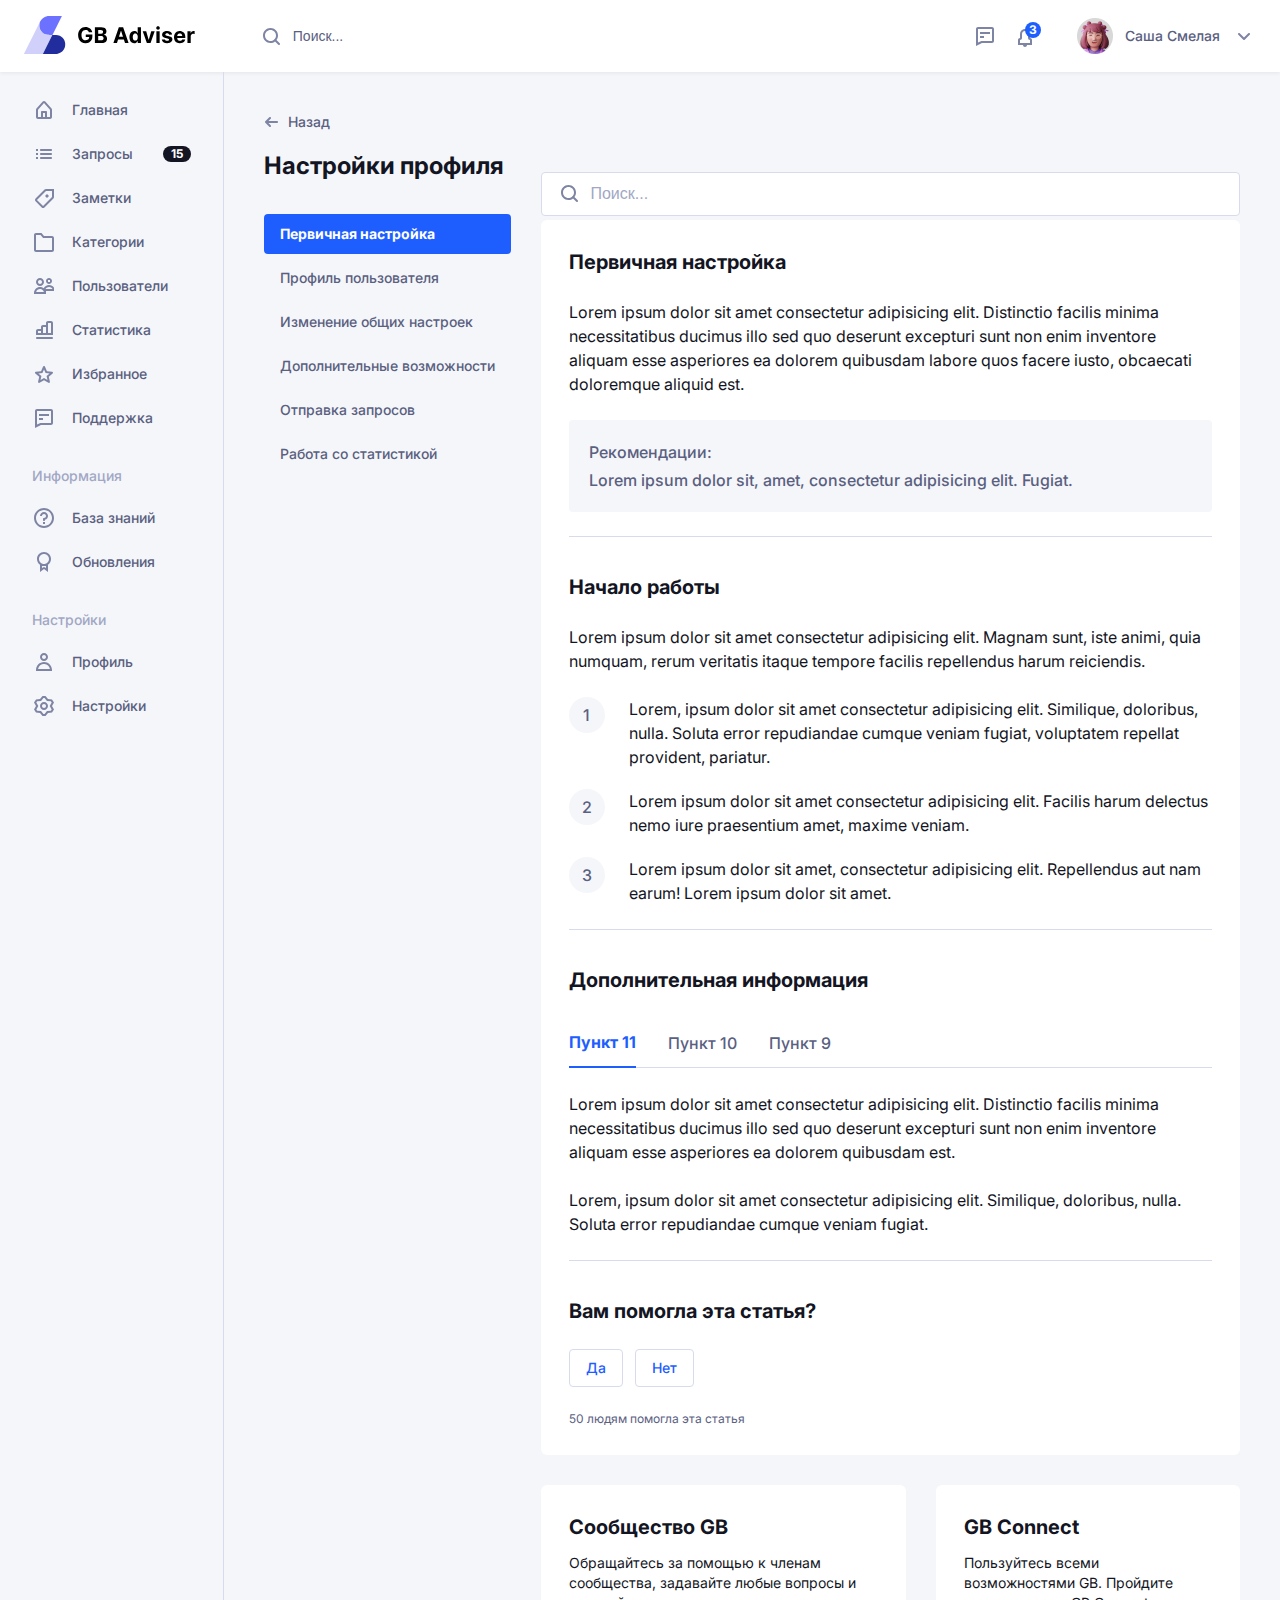
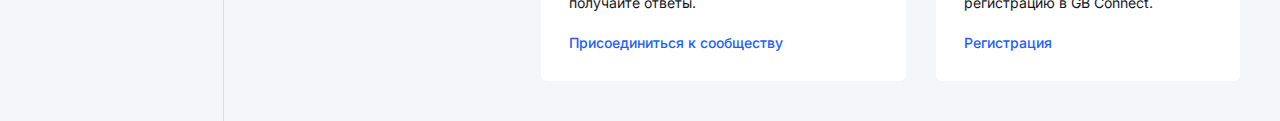
==== index.min.html @ 499dc812 "initial commit" ====
<!DOCTYPE html><html lang="en"><head><meta charset="UTF-8"><meta name="viewport" content="width=device-width,initial-scale=1"><title>GB Advisor</title><link rel="preconnect" href="https://fonts.googleapis.com"><link rel="preconnect" href="https://fonts.gstatic.com" crossorigin><link href="https://fonts.googleapis.com/css2?family=Inter:wght@100;200;300;400;500;600;700;800;900&display=swap" rel="stylesheet"><link href="/css/reset.min.css" rel="stylesheet"><link href="/css/main.min.css" rel="stylesheet"><link href="/css/icons.min.css" rel="stylesheet"></head><body><div class="layout"><div class="navbar"><div class="navbar__container"><a href="#"><img src="/assets/img/logo.svg" alt="GB Advisor"></a><div class="navbar__search only-desktop-flex"><i class="icon icon__glass"></i> <input type="text" placeholder="Поиск..."></div><div class="navbar__icons only-desktop-flex"><a href="#"><i class="icon icon__chat"></i> </a><a href="#"><div class="icon_with_badge"><i class="icon icon__bell"></i><div class="badge">3</div></div></a></div><div class="navbar__user"><div class="user__avatar"><img src="/assets/img/avatar.png" alt="User avatar"></div><span class="user__info only-desktop">Саша Смелая</span> <a href="#"><i class="icon icon__arrow-down only-desktop"></i></a></div></div></div><div class="layout__page"><div class="page__nav only-desktop-flex"><a href="#" class="nav__item"><i class="icon_via_svg"><svg width="16" height="18" viewBox="0 0 16 18" fill="none" xmlns="http://www.w3.org/2000/svg"><path fill-rule="evenodd" clip-rule="evenodd" d="M9.32873 0.515579C9.3873 0.567641 9.44276 0.6231 9.49482 0.68167L15.4948 7.43167C15.8202 7.79777 16 8.27057 16 8.7604V16C16 17.1046 15.1046 18 14 18H10.002C10.0013 18 10.0007 18 10 18H6C5.99934 18 5.99868 18 5.99803 18H2C0.89543 18 0 17.1046 0 16V8.7604C0 8.27057 0.179757 7.79777 0.505181 7.43167L6.50518 0.68167C7.23902 -0.143896 8.50316 -0.218257 9.32873 0.515579ZM7 16H9V12H7V16ZM11 16V11C11 10.4477 10.5523 10 10 10H6C5.44772 10 5 10.4477 5 11V16H2V8.7604L8 2.0104L14 8.7604V16H11Z" fill="#7E84A3"/></svg> </i><span>Главная</span> </a><a href="#" class="nav__item"><i class="icon_via_svg"><svg width="16" height="10" viewBox="0 0 16 10" fill="none" xmlns="http://www.w3.org/2000/svg"><path fill-rule="evenodd" clip-rule="evenodd" d="M2 8V10H0V8H2ZM15 8C15.5523 8 16 8.44771 16 9C16 9.55229 15.5523 10 15 10H5C4.44772 10 4 9.55229 4 9C4 8.44771 4.44772 8 5 8H15ZM2 4V6H0V4H2ZM15 4C15.5523 4 16 4.44772 16 5C16 5.55228 15.5523 6 15 6H5C4.44772 6 4 5.55228 4 5C4 4.44772 4.44772 4 5 4H15ZM2 0V2H0V0H2ZM15 0C15.5523 0 16 0.447715 16 1C16 1.55228 15.5523 2 15 2H5C4.44772 2 4 1.55228 4 1C4 0.447715 4.44772 0 5 0H15Z" fill="#7E84A3"/></svg> </i><span>Запросы</span> <span class="badge">15</span> </a><a href="#" class="nav__item"><i class="icon_via_svg"><svg width="19" height="19" viewBox="0 0 19 19" fill="none" xmlns="http://www.w3.org/2000/svg"><path fill-rule="evenodd" clip-rule="evenodd" d="M9.5459 0.570287C9.96414 0.152049 10.5498 -0.0533963 11.1377 0.0119215L19 0L18.9881 7.86232C19.0534 8.45018 18.848 9.03586 18.4297 9.4541L9.45408 18.4297C8.69372 19.1901 7.46093 19.1901 6.70056 18.4297L0.570274 12.2994C-0.190091 11.5391 -0.190091 10.3063 0.570274 9.54592L9.5459 0.570287ZM11 2L1.94704 10.9227L8.07732 17.053L17 8V2H11ZM12 5L14 7L12 9L10 7L12 5Z" fill="#7E84A3"/></svg> </i><span>Заметки</span> </a><a href="#" class="nav__item"><i class="icon_via_svg"><svg width="20" height="19" viewBox="0 0 20 19" fill="none" xmlns="http://www.w3.org/2000/svg"><path fill-rule="evenodd" clip-rule="evenodd" d="M7.5 0L10 3H18C19.1046 3 20 3.89543 20 5V17C20 18.1046 19.1046 19 18 19H2C0.89543 19 0 18.1046 0 17V2C0 0.89543 0.89543 0 2 0H7.5ZM9.06325 5L6.563 2H2V17H18V5H9.06325Z" fill="#7E84A3"/></svg> </i><span>Категории</span> </a><a href="#" class="nav__item"><i class="icon_via_svg"><svg width="20" height="16" viewBox="0 0 20 16" fill="none" xmlns="http://www.w3.org/2000/svg"><path fill-rule="evenodd" clip-rule="evenodd" d="M15 7C17.0871 7 18.9253 8.06562 20.0002 9.68246L19.9993 13H12L11.999 14.952L12.0215 16H0V15C0 11.6863 2.68629 9 6 9C7.37834 9 8.65093 9.46574 9.66616 10.2518C10.662 8.32039 12.6768 7 15 7ZM6 11C4.26204 11 2.78296 12.1084 2.23109 13.6569L2.16936 13.8447L2.126 14H9.873L9.8362 13.8625C9.38265 12.3295 8.0355 11.1846 6.4051 11.0203L6.19987 11.0049L6 11ZM15 9C13.6048 9 12.3764 9.71436 11.6606 10.7973L11.535 11H18.464L18.3707 10.845C17.6927 9.78716 16.5304 9.07078 15.2007 9.00496L15 9ZM6 0C8.20914 0 10 1.79086 10 4C10 6.20914 8.20914 8 6 8C3.79086 8 2 6.20914 2 4C2 1.79086 3.79086 0 6 0ZM15 0C16.6569 0 18 1.34315 18 3C18 4.65685 16.6569 6 15 6C13.3431 6 12 4.65685 12 3C12 1.34315 13.3431 0 15 0ZM6 2C4.89543 2 4 2.89543 4 4C4 5.10457 4.89543 6 6 6C7.10457 6 8 5.10457 8 4C8 2.89543 7.10457 2 6 2ZM15 2C14.7239 2 14 2 14 2C14 2 14 2.72386 14 3C14 3.27614 14 4 14 4C14 4 14.7239 4 15 4C15.2761 4 16 4 16 4C16 4 16 3.27614 16 3C16 2.86441 16 2 16 2C16 2 15.1356 2 15 2Z" fill="#7E84A3"/></svg> </i><span>Пользователи</span> </a><a href="#" class="nav__item"><i class="icon_via_svg"><svg width="17" height="18" viewBox="0 0 17 18" fill="none" xmlns="http://www.w3.org/2000/svg"><path fill-rule="evenodd" clip-rule="evenodd" d="M15.7857 16C16.4563 16 17 16.4477 17 17C17 17.5523 16.4563 18 15.7857 18H1.21429C0.543654 18 0 17.5523 0 17C0 16.4477 0.543654 16 1.21429 16H15.7857ZM15 0C16.1046 0 17 0.89543 17 2V14H0V10C0 8.89543 0.89543 8 2 8H5V6C5 4.89543 5.89543 4 7 4H10V2C10 0.89543 10.8954 0 12 0H15ZM5 10H2V12H5V10ZM10 6H7V12H10V6ZM15 2H12V12H15V2Z" fill="#7E84A3"/></svg> </i><span>Статистика</span> </a><a href="#" class="nav__item"><i class="icon_via_svg"><svg width="18" height="17" viewBox="0 0 18 17" fill="none" xmlns="http://www.w3.org/2000/svg"><path fill-rule="evenodd" clip-rule="evenodd" d="M9.39301 0.0802627C9.62625 0.179445 9.81219 0.363042 9.91263 0.593353L11.9554 5.27719L17.098 5.74815C17.6445 5.79819 18.0464 6.27618 17.9957 6.81576C17.9722 7.06545 17.8529 7.29679 17.6621 7.46229L13.782 10.828L14.9175 15.8029C15.0382 16.3316 14.702 16.8567 14.1666 16.9758C13.9189 17.031 13.6591 16.9904 13.4408 16.8623L8.99997 14.2586L4.55917 16.8623C4.08728 17.139 3.4776 16.9856 3.19741 16.5196C3.06775 16.304 3.02662 16.0476 3.08245 15.8029L4.21798 10.828L0.337881 7.46229C-0.0744204 7.10465 -0.115035 6.48469 0.247167 6.07757C0.414773 5.88918 0.649067 5.77131 0.901936 5.74815L6.04454 5.27719L8.08731 0.593353C8.30438 0.0956463 8.88896 -0.134072 9.39301 0.0802627ZM10.5968 7.12357L8.99997 3.46162L7.40311 7.12357L3.38164 7.49137L6.4162 10.1228L5.52801 14.0114L8.99997 11.9764L12.4709 14.0114L11.5838 10.1228L14.6173 7.49137L10.5968 7.12357Z" fill="#7E84A3"/></svg> </i><span>Избранное</span> </a><a href="#" class="nav__item"><i class="icon_via_svg"><svg width="18" height="19" viewBox="0 0 18 19" fill="none" xmlns="http://www.w3.org/2000/svg"><path fill-rule="evenodd" clip-rule="evenodd" d="M16 0C17.1046 0 18 0.89543 18 2V14C18 15.1046 17.1046 16 16 16H6L0 19L0 2C0 0.89543 0.89543 0 2 0H16ZM16 2H2V15.468L5.44603 14H16V2ZM8 9V11H4V9H8ZM14 5V7H4V5H14Z" fill="#7E84A3"/></svg> </i><span>Поддержка</span></a><div class="nav__filler"></div><div class="nav__item nav__text-item">Информация</div><a href="#" class="nav__item"><i class="icon_via_svg"><svg width="20" height="20" viewBox="0 0 20 20" fill="none" xmlns="http://www.w3.org/2000/svg"><path fill-rule="evenodd" clip-rule="evenodd" d="M10 0C15.5228 0 20 4.47715 20 10C20 15.5228 15.5228 20 10 20C4.47715 20 0 15.5228 0 10C0 4.47715 4.47715 0 10 0ZM10 2C5.58172 2 2 5.58172 2 10C2 14.4183 5.58172 18 10 18C14.4183 18 18 14.4183 18 10C18 5.58172 14.4183 2 10 2ZM14 8C14 5.79086 12.2091 4 10 4C7.79086 4 6 5.79086 6 8H8L8.00549 7.85074C8.08183 6.81588 8.94564 6 10 6C11.1046 6 12 6.89543 12 8C12 9.10457 11.1046 10 10 10C9.44771 10 9 10.4477 9 11V12C9 12.5523 9.44771 13 10 13C10.5523 13 11 12.5523 11 12V11.874C12.7252 11.4299 14 9.86384 14 8ZM11 16V14H9V16H11Z" fill="#7E84A3"/></svg> </i><span>База знаний</span> </a><a href="#" class="nav__item"><i class="icon_via_svg"><svg width="14" height="20" viewBox="0 0 14 20" fill="none" xmlns="http://www.w3.org/2000/svg"><path fill-rule="evenodd" clip-rule="evenodd" d="M7 0C10.866 0 14 3.13401 14 7C14 9.37816 12.8141 11.4793 11.0013 12.7444L11 20L7 17L3 20L2.99967 12.7451C1.18637 11.4801 0 9.3786 0 7C0 3.13401 3.13401 0 7 0ZM9 14H5V16L7 15L9 16V14ZM7 2C4.23858 2 2 4.23858 2 7C2 9.76142 4.23858 12 7 12C9.76142 12 12 9.76142 12 7C12 4.23858 9.76142 2 7 2Z" fill="#7E84A3"/></svg> </i><span>Обновления</span></a><div class="nav__filler"></div><div class="nav__item nav__text-item">Настройки</div><a href="#" class="nav__item"><i class="icon_via_svg"><svg width="16" height="18" viewBox="0 0 16 18" fill="none" xmlns="http://www.w3.org/2000/svg"><path fill-rule="evenodd" clip-rule="evenodd" d="M8 9C12.3349 9 15.8645 12.4478 15.9962 16.7508L16 17V18H0V17C0 12.5817 3.58172 9 8 9ZM8 11C5.14444 11 2.75479 12.9948 2.14861 15.667L2.10104 15.8977L2.084 16H13.915L13.899 15.8977C13.4095 13.2618 11.1969 11.2312 8.47386 11.0184L8.22494 11.0041L8 11ZM8 0C10.2091 0 12 1.79086 12 4C12 6.20914 10.2091 8 8 8C5.79086 8 4 6.20914 4 4C4 1.79086 5.79086 0 8 0ZM8 2C6.89543 2 6 2.89543 6 4C6 5.10457 6.89543 6 8 6C9.10457 6 10 5.10457 10 4C10 2.89543 9.10457 2 8 2Z" fill="#7E84A3"/></svg> </i><span>Профиль</span> </a><a href="#" class="nav__item"><i class="icon_via_svg"><svg width="20" height="20" viewBox="0 0 20 20" fill="none" xmlns="http://www.w3.org/2000/svg"><path fill-rule="evenodd" clip-rule="evenodd" d="M11.5 0L14 3L18 3.5L20 6.5L18 10L20 13.5L18 16.5L14 17L11.5 20H8.5L6 17L2 16.5L0 13.5L2 10L0 6.5L2 3.5L6 3L8.5 0H11.5ZM10.562 1.999H9.437L7.0312 4.88666L3.156 5.37L2.35 6.581L4.3035 10L2.35 13.418L3.156 14.629L7.0312 15.1133L9.436 17.999H10.563L12.9688 15.1133L16.843 14.629L17.649 13.418L15.6965 10L17.649 6.581L16.843 5.37L12.9688 4.88666L10.562 1.999ZM10 6C12.2091 6 14 7.79086 14 10C14 12.2091 12.2091 14 10 14C7.79086 14 6 12.2091 6 10C6 7.79086 7.79086 6 10 6ZM10 8C8.89543 8 8 8.89543 8 10C8 11.1046 8.89543 12 10 12C11.1046 12 12 11.1046 12 10C12 8.89543 11.1046 8 10 8Z" fill="#7E84A3"/></svg> </i><span>Настройки</span></a></div><div class="page__layout"><a href="#" class="back"><i class="icon small icon__arrow-left-small"></i> Назад</a><div class="page__content desktop-row"><div class="content__nav"><h1>Настройки профиля</h1><div class="container"><a href="#" class="nav__item active">Первичная настройка </a><a href="#" class="nav__item">Профиль пользователя </a><a href="#" class="nav__item">Изменение общих настроек </a><a href="#" class="nav__item">Дополнительные возможности </a><a href="#" class="nav__item">Отправка запросов </a><a href="#" class="nav__item">Работа со статистикой</a></div></div><div class="content__article-layout"><div class="content__article-spacer"></div><div class="content__article-search"><i class="icon icon__glass"></i> <input type="text" placeholder="Поиск..."></div><div class="content__article"><h2>Первичная настройка</h2><p>Lorem ipsum dolor sit amet consectetur adipisicing elit. Distinctio facilis minima necessitatibus ducimus illo sed quo deserunt excepturi sunt non enim inventore aliquam esse asperiores ea dolorem quibusdam labore quos facere iusto, obcaecati doloremque aliquid est.</p><div class="quote"><p>Рекомендации:</p><p>Lorem ipsum dolor sit, amet, consectetur adipisicing elit. Fugiat.</p></div><hr><h2>Начало работы</h2><p>Lorem ipsum dolor sit amet consectetur adipisicing elit. Magnam sunt, iste animi, quia numquam, rerum veritatis itaque tempore facilis repellendus harum reiciendis.</p><div class="article__list"><div class="article__list-item"><div class="article__list-bulb"><p>1</p></div><p>Lorem, ipsum dolor sit amet consectetur adipisicing elit. Similique, doloribus, nulla. Soluta error repudiandae cumque veniam fugiat, voluptatem repellat provident, pariatur.</p></div><div class="article__list-item"><div class="article__list-bulb"><p>2</p></div><p>Lorem ipsum dolor sit amet consectetur adipisicing elit. Facilis harum delectus nemo iure praesentium amet, maxime veniam.</p></div><div class="article__list-item"><div class="article__list-bulb"><p>3</p></div><p>Lorem ipsum dolor sit amet, consectetur adipisicing elit. Repellendus aut nam earum! Lorem ipsum dolor sit amet.</p></div></div><hr><h2>Дополнительная информация</h2><div class="article__tabs-container"><div class="article__tabs"><div class="tabs__item active">Пункт 11</div><div class="tabs__item">Пункт 10</div><div class="tabs__item">Пункт 9</div></div><div class="article__tabs-underlayer">&nbsp;</div></div><p>Lorem ipsum dolor sit amet consectetur adipisicing elit. Distinctio facilis minima necessitatibus ducimus illo sed quo deserunt excepturi sunt non enim inventore aliquam esse asperiores ea dolorem quibusdam est.</p><p>Lorem, ipsum dolor sit amet consectetur adipisicing elit. Similique, doloribus, nulla. Soluta error repudiandae cumque veniam fugiat.</p><hr><h2>Вам помогла эта статья?</h2><div class="article__feedback"><a href="#" class="button">Да </a><a href="#" class="button">Нет</a></div><span class="text-muted">50 людям помогла эта статья</span></div><div class="content__article__cards-wrapper desktop-row"><div class="card"><h2>Сообщество GB</h2><p>Обращайтесь за помощью к членам сообщества, задавайте любые вопросы и получайте ответы.</p><a href="#">Присоединиться к сообществу</a></div><div class="card"><h2>GB Connect</h2><p>Пользуйтесь всеми возможностями GB. Пройдите регистрацию в GB Connect.</p><a href="#">Регистрация</a></div></div></div></div></div></div></div></body></html>
---- css/main.min.css ----
:root{--background:#F5F6FA;--foreground:#131523;--primary:#1E5EFF;--secondary:#5A607F;--white:#FFFFFF;--muted:#A1A7C4;--button-hover:#4F81FF;--button-active:#336DFF;--border:#D7DBEC}body,html{font-family:Inter,sans-serif;background-color:var(--background);color:var(--foreground);height:100%}h1{font-size:24px;line-height:36px;font-weight:700}h2{font-size:20px;line-height:28px;font-weight:700}a{color:inherit;text-decoration:none}a:link{text-decoration:none}a:visited{text-decoration:none}a:hover{text-decoration:none}a:active{text-decoration:none}.layout{min-height:100%}.navbar{padding:1rem 1.5rem;background-color:var(--white);box-shadow:0 1px 4px rgba(21,34,50,.08)}.navbar__container{display:flex;justify-content:space-between;align-items:center;gap:2rem}.navbar__search{display:flex;align-items:center;gap:8px;width:100%;margin-left:2rem}.navbar__search input{border:none;outline:0;font-size:14px;line-height:20px;font-weight:500;width:100%;color:var(--secondary)}.navbar__search input::placeholder{color:var(--secondary)}.navbar__icons{display:flex;gap:20px;align-items:center}.navbar__user{display:flex;gap:12px;color:var(--secondary);align-items:center}.user__avatar{width:36px;height:36px;border-radius:100%}.user__arrow{margin-left:6px}.user__info{text-wrap:nowrap;font-weight:500;font-size:14px;line-height:20px}.layout__page{display:flex;flex-direction:row;height:100%;width:100%}.page__nav{display:flex;flex-direction:column;padding:16px;width:250px;height:100%}.nav__filler{height:16px}.nav__item{display:flex;gap:16px;padding:10px 16px;color:var(--secondary);font-weight:500;font-size:14px;line-height:20px;user-select:none;border-radius:4px;transition:all .1s;align-items:center;text-wrap:nowrap}.nav__item>.badge{margin-left:auto;border-radius:12px;background-color:var(--foreground);color:var(--white);font-size:12px;font-weight:700;line-height:16px;padding:0 8px}.nav__item:hover{color:var(--white);background-color:var(--button-hover)}.nav__item:active{color:var(--white);background-color:var(--button-active)}.nav__item.active{color:var(--white);background-color:var(--primary);font-weight:700}.nav__item.active>.icon_via_svg>svg>path,.nav__item:active>.icon_via_svg>svg>path,.nav__item:hover>.icon_via_svg>svg>path{fill:var(--white)}.nav__text-item{color:var(--muted);cursor:default}.nav__text-item.active,.nav__text-item:active,.nav__text-item:hover{background:0 0;cursor:default;color:var(--muted)}.back{display:flex;gap:8px;align-items:center;color:var(--secondary);font-weight:500;font-size:14px;line-height:20px;margin-bottom:16px;cursor:pointer}.page__layout{display:flex;flex-direction:column;padding:40px;border-left:1px solid var(--border);width:100%}.page__content{display:flex;flex-direction:row;gap:30px}.content__nav{display:flex;flex-direction:column;gap:30px}.content__nav>.container{display:flex;flex-direction:column;gap:4px}.content__article-layout{display:flex;flex-direction:column;gap:4px;flex-grow:1}.content__article-spacer{height:20px}.content__article-search{border-radius:4px;border:1px solid var(--border);background:var(--white);display:flex;flex-direction:row;padding:8px 16px;gap:8px}.content__article-search input{border:none;outline:0;font-size:16px;line-height:24px;font-weight:500;width:100%;color:var(--secondary);width:100%}.content__article-search input::placeholder{color:var(--muted)}.content__article{display:flex;flex-direction:column;gap:24px;border-radius:6px;background-color:var(--white);padding:28px;font-size:16px;line-height:24px}.content__article>p{word-wrap:break-word}hr{border:none;border-bottom:1px solid var(--border);margin:0;margin-bottom:12px}.quote{display:flex;flex-direction:column;background-color:var(--background);color:var(--secondary);padding:20px;border-radius:4px;gap:4px;font-size:16px;line-height:24px;font-weight:500}.article__list{display:flex;flex-direction:column;gap:20px}.article__list-item{display:flex;flex-direction:row;gap:24px}.article__list-bulb{background-color:var(--background);min-width:36px;min-height:36px;max-width:36px;max-height:36px;border-radius:100%;display:flex;align-items:center;justify-content:center;color:var(--secondary);font-size:16px;line-height:24px;font-weight:500}.article__tabs-container{margin-bottom:-24px}.article__tabs{display:flex;gap:32px}.tabs__item{display:flex;gap:8px;align-items:center;padding:12px 0;color:var(--secondary);font-weight:500;font-size:16px;line-height:24px;cursor:pointer}.tabs__item.active{color:var(--primary);font-weight:700;border-bottom:2px solid var(--primary)}.article__tabs-underlayer{display:block;box-shadow:0 -1px 0 var(--border)}.button{display:flex;align-items:center;justify-content:center;gap:8px;padding:8px 16px;border-radius:4px;background-color:#fff;border:1px solid var(--border);color:var(--primary);font-weight:500;font-size:14px;line-height:20px;cursor:pointer;transition:all .1s}.button:hover{background-color:var(--background)}.article__feedback{display:flex;gap:12px}.text-muted{font-size:12px;line-height:16px;color:var(--secondary)}.content__article__cards-wrapper{margin-top:26px;display:flex;flex-direction:row;gap:30px}.content__article__cards-wrapper>.card{display:flex;flex-direction:column;gap:12px;padding:28px;font-size:14px;line-height:20px;color:var(--foreground);border-radius:6px;background-color:var(--white);flex-grow:1}.content__article__cards-wrapper>.card>a{color:var(--primary);font-weight:500;margin-top:8px}.only-desktop{display:none}.only-desktop-flex{display:none}.desktop-row{flex-direction:column}@media screen and (min-width:1070px){.only-desktop{display:initial}.only-desktop-flex{display:flex}.desktop-row{flex-direction:row}}
---- css/icons.min.css ----
.icon{display:block;width:24px;height:24px;background-position:center!important;background-repeat:no-repeat!important;content:"&nbsp;"}.icon.small{width:16px;height:16px}.icon__glass{background:url(/assets/icons/glass.svg)}.icon__chat{background:url(/assets/icons/chat.svg)}.icon__bell{background:url(/assets/icons/bell.svg)}.icon__arrow-down{background:url(/assets/icons/arrow-down.svg)}.icon__home{background:url(/assets/icons/home.svg)}.icon__arrow-left-small{background:url(/assets/icons/arrow-left-small.svg)}.icon_with_badge{display:block;width:28px;height:28px}.icon_with_badge>.icon{position:relative;top:4px;right:4px}.icon_with_badge>.badge{position:relative;width:16px;height:16px;border-radius:100%;background-color:var(--primary);color:var(--white);font-size:12px;line-height:16px;text-align:center;top:-24px;right:-8px;font-weight:700}.icon_via_svg{display:flex;flex-direction:column;align-items:center;justify-content:center;width:24px;height:24px}
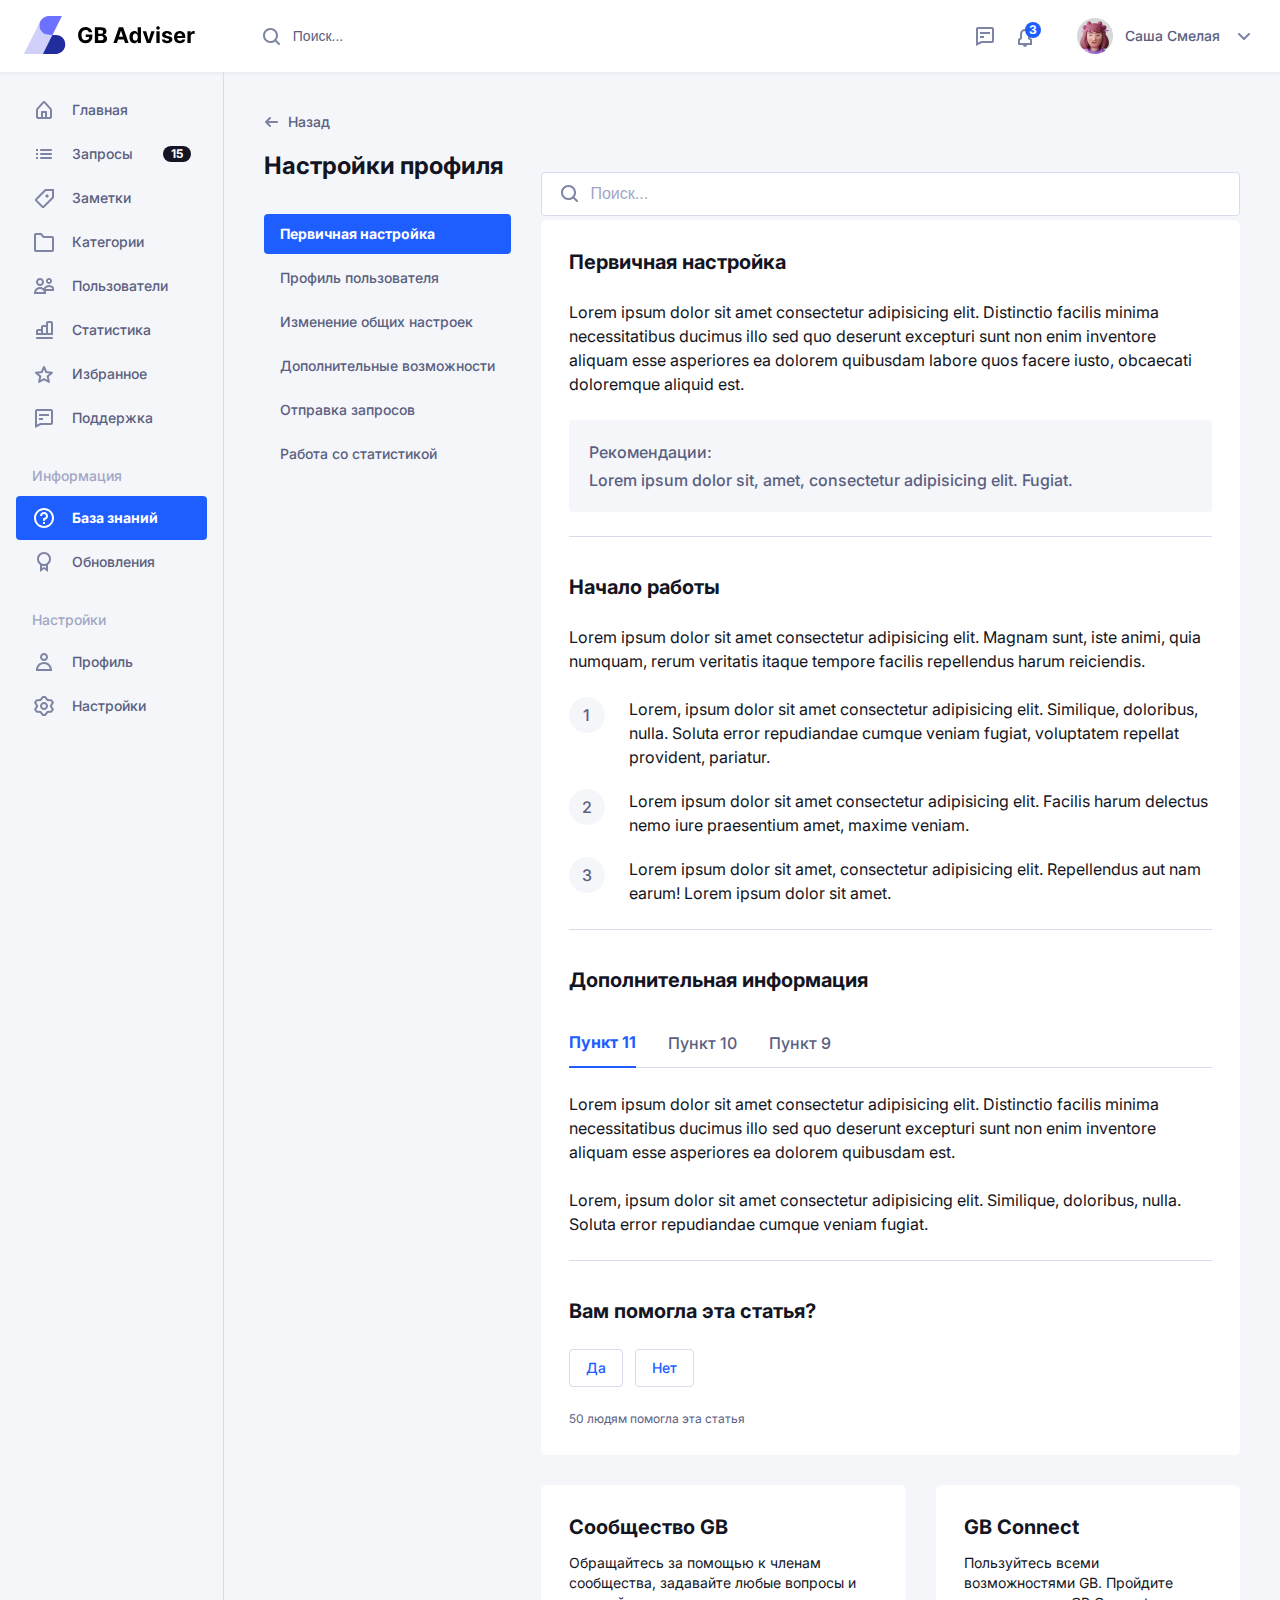
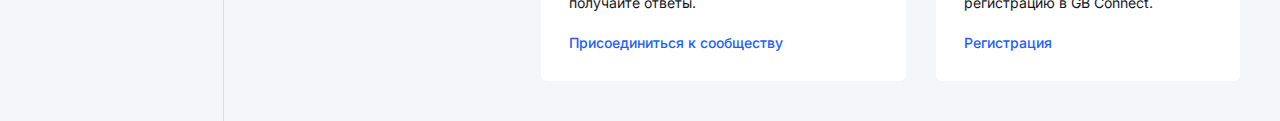
==== commit 0195cabd: "fix(nav) active elem" ====
--- a/index.min.html
+++ b/index.min.html
@@ -1 +1 @@
-<!DOCTYPE html><html lang="en"><head><meta charset="UTF-8"><meta name="viewport" content="width=device-width,initial-scale=1"><title>GB Advisor</title><link rel="preconnect" href="https://fonts.googleapis.com"><link rel="preconnect" href="https://fonts.gstatic.com" crossorigin><link href="https://fonts.googleapis.com/css2?family=Inter:wght@100;200;300;400;500;600;700;800;900&display=swap" rel="stylesheet"><link href="/css/reset.min.css" rel="stylesheet"><link href="/css/main.min.css" rel="stylesheet"><link href="/css/icons.min.css" rel="stylesheet"></head><body><div class="layout"><div class="navbar"><div class="navbar__container"><a href="#"><img src="/assets/img/logo.svg" alt="GB Advisor"></a><div class="navbar__search only-desktop-flex"><i class="icon icon__glass"></i> <input type="text" placeholder="Поиск..."></div><div class="navbar__icons only-desktop-flex"><a href="#"><i class="icon icon__chat"></i> </a><a href="#"><div class="icon_with_badge"><i class="icon icon__bell"></i><div class="badge">3</div></div></a></div><div class="navbar__user"><div class="user__avatar"><img src="/assets/img/avatar.png" alt="User avatar"></div><span class="user__info only-desktop">Саша Смелая</span> <a href="#"><i class="icon icon__arrow-down only-desktop"></i></a></div></div></div><div class="layout__page"><div class="page__nav only-desktop-flex"><a href="#" class="nav__item"><i class="icon_via_svg"><svg width="16" height="18" viewBox="0 0 16 18" fill="none" xmlns="http://www.w3.org/2000/svg"><path fill-rule="evenodd" clip-rule="evenodd" d="M9.32873 0.515579C9.3873 0.567641 9.44276 0.6231 9.49482 0.68167L15.4948 7.43167C15.8202 7.79777 16 8.27057 16 8.7604V16C16 17.1046 15.1046 18 14 18H10.002C10.0013 18 10.0007 18 10 18H6C5.99934 18 5.99868 18 5.99803 18H2C0.89543 18 0 17.1046 0 16V8.7604C0 8.27057 0.179757 7.79777 0.505181 7.43167L6.50518 0.68167C7.23902 -0.143896 8.50316 -0.218257 9.32873 0.515579ZM7 16H9V12H7V16ZM11 16V11C11 10.4477 10.5523 10 10 10H6C5.44772 10 5 10.4477 5 11V16H2V8.7604L8 2.0104L14 8.7604V16H11Z" fill="#7E84A3"/></svg> </i><span>Главная</span> </a><a href="#" class="nav__item"><i class="icon_via_svg"><svg width="16" height="10" viewBox="0 0 16 10" fill="none" xmlns="http://www.w3.org/2000/svg"><path fill-rule="evenodd" clip-rule="evenodd" d="M2 8V10H0V8H2ZM15 8C15.5523 8 16 8.44771 16 9C16 9.55229 15.5523 10 15 10H5C4.44772 10 4 9.55229 4 9C4 8.44771 4.44772 8 5 8H15ZM2 4V6H0V4H2ZM15 4C15.5523 4 16 4.44772 16 5C16 5.55228 15.5523 6 15 6H5C4.44772 6 4 5.55228 4 5C4 4.44772 4.44772 4 5 4H15ZM2 0V2H0V0H2ZM15 0C15.5523 0 16 0.447715 16 1C16 1.55228 15.5523 2 15 2H5C4.44772 2 4 1.55228 4 1C4 0.447715 4.44772 0 5 0H15Z" fill="#7E84A3"/></svg> </i><span>Запросы</span> <span class="badge">15</span> </a><a href="#" class="nav__item"><i class="icon_via_svg"><svg width="19" height="19" viewBox="0 0 19 19" fill="none" xmlns="http://www.w3.org/2000/svg"><path fill-rule="evenodd" clip-rule="evenodd" d="M9.5459 0.570287C9.96414 0.152049 10.5498 -0.0533963 11.1377 0.0119215L19 0L18.9881 7.86232C19.0534 8.45018 18.848 9.03586 18.4297 9.4541L9.45408 18.4297C8.69372 19.1901 7.46093 19.1901 6.70056 18.4297L0.570274 12.2994C-0.190091 11.5391 -0.190091 10.3063 0.570274 9.54592L9.5459 0.570287ZM11 2L1.94704 10.9227L8.07732 17.053L17 8V2H11ZM12 5L14 7L12 9L10 7L12 5Z" fill="#7E84A3"/></svg> </i><span>Заметки</span> </a><a href="#" class="nav__item"><i class="icon_via_svg"><svg width="20" height="19" viewBox="0 0 20 19" fill="none" xmlns="http://www.w3.org/2000/svg"><path fill-rule="evenodd" clip-rule="evenodd" d="M7.5 0L10 3H18C19.1046 3 20 3.89543 20 5V17C20 18.1046 19.1046 19 18 19H2C0.89543 19 0 18.1046 0 17V2C0 0.89543 0.89543 0 2 0H7.5ZM9.06325 5L6.563 2H2V17H18V5H9.06325Z" fill="#7E84A3"/></svg> </i><span>Категории</span> </a><a href="#" class="nav__item"><i class="icon_via_svg"><svg width="20" height="16" viewBox="0 0 20 16" fill="none" xmlns="http://www.w3.org/2000/svg"><path fill-rule="evenodd" clip-rule="evenodd" d="M15 7C17.0871 7 18.9253 8.06562 20.0002 9.68246L19.9993 13H12L11.999 14.952L12.0215 16H0V15C0 11.6863 2.68629 9 6 9C7.37834 9 8.65093 9.46574 9.66616 10.2518C10.662 8.32039 12.6768 7 15 7ZM6 11C4.26204 11 2.78296 12.1084 2.23109 13.6569L2.16936 13.8447L2.126 14H9.873L9.8362 13.8625C9.38265 12.3295 8.0355 11.1846 6.4051 11.0203L6.19987 11.0049L6 11ZM15 9C13.6048 9 12.3764 9.71436 11.6606 10.7973L11.535 11H18.464L18.3707 10.845C17.6927 9.78716 16.5304 9.07078 15.2007 9.00496L15 9ZM6 0C8.20914 0 10 1.79086 10 4C10 6.20914 8.20914 8 6 8C3.79086 8 2 6.20914 2 4C2 1.79086 3.79086 0 6 0ZM15 0C16.6569 0 18 1.34315 18 3C18 4.65685 16.6569 6 15 6C13.3431 6 12 4.65685 12 3C12 1.34315 13.3431 0 15 0ZM6 2C4.89543 2 4 2.89543 4 4C4 5.10457 4.89543 6 6 6C7.10457 6 8 5.10457 8 4C8 2.89543 7.10457 2 6 2ZM15 2C14.7239 2 14 2 14 2C14 2 14 2.72386 14 3C14 3.27614 14 4 14 4C14 4 14.7239 4 15 4C15.2761 4 16 4 16 4C16 4 16 3.27614 16 3C16 2.86441 16 2 16 2C16 2 15.1356 2 15 2Z" fill="#7E84A3"/></svg> </i><span>Пользователи</span> </a><a href="#" class="nav__item"><i class="icon_via_svg"><svg width="17" height="18" viewBox="0 0 17 18" fill="none" xmlns="http://www.w3.org/2000/svg"><path fill-rule="evenodd" clip-rule="evenodd" d="M15.7857 16C16.4563 16 17 16.4477 17 17C17 17.5523 16.4563 18 15.7857 18H1.21429C0.543654 18 0 17.5523 0 17C0 16.4477 0.543654 16 1.21429 16H15.7857ZM15 0C16.1046 0 17 0.89543 17 2V14H0V10C0 8.89543 0.89543 8 2 8H5V6C5 4.89543 5.89543 4 7 4H10V2C10 0.89543 10.8954 0 12 0H15ZM5 10H2V12H5V10ZM10 6H7V12H10V6ZM15 2H12V12H15V2Z" fill="#7E84A3"/></svg> </i><span>Статистика</span> </a><a href="#" class="nav__item"><i class="icon_via_svg"><svg width="18" height="17" viewBox="0 0 18 17" fill="none" xmlns="http://www.w3.org/2000/svg"><path fill-rule="evenodd" clip-rule="evenodd" d="M9.39301 0.0802627C9.62625 0.179445 9.81219 0.363042 9.91263 0.593353L11.9554 5.27719L17.098 5.74815C17.6445 5.79819 18.0464 6.27618 17.9957 6.81576C17.9722 7.06545 17.8529 7.29679 17.6621 7.46229L13.782 10.828L14.9175 15.8029C15.0382 16.3316 14.702 16.8567 14.1666 16.9758C13.9189 17.031 13.6591 16.9904 13.4408 16.8623L8.99997 14.2586L4.55917 16.8623C4.08728 17.139 3.4776 16.9856 3.19741 16.5196C3.06775 16.304 3.02662 16.0476 3.08245 15.8029L4.21798 10.828L0.337881 7.46229C-0.0744204 7.10465 -0.115035 6.48469 0.247167 6.07757C0.414773 5.88918 0.649067 5.77131 0.901936 5.74815L6.04454 5.27719L8.08731 0.593353C8.30438 0.0956463 8.88896 -0.134072 9.39301 0.0802627ZM10.5968 7.12357L8.99997 3.46162L7.40311 7.12357L3.38164 7.49137L6.4162 10.1228L5.52801 14.0114L8.99997 11.9764L12.4709 14.0114L11.5838 10.1228L14.6173 7.49137L10.5968 7.12357Z" fill="#7E84A3"/></svg> </i><span>Избранное</span> </a><a href="#" class="nav__item"><i class="icon_via_svg"><svg width="18" height="19" viewBox="0 0 18 19" fill="none" xmlns="http://www.w3.org/2000/svg"><path fill-rule="evenodd" clip-rule="evenodd" d="M16 0C17.1046 0 18 0.89543 18 2V14C18 15.1046 17.1046 16 16 16H6L0 19L0 2C0 0.89543 0.89543 0 2 0H16ZM16 2H2V15.468L5.44603 14H16V2ZM8 9V11H4V9H8ZM14 5V7H4V5H14Z" fill="#7E84A3"/></svg> </i><span>Поддержка</span></a><div class="nav__filler"></div><div class="nav__item nav__text-item">Информация</div><a href="#" class="nav__item"><i class="icon_via_svg"><svg width="20" height="20" viewBox="0 0 20 20" fill="none" xmlns="http://www.w3.org/2000/svg"><path fill-rule="evenodd" clip-rule="evenodd" d="M10 0C15.5228 0 20 4.47715 20 10C20 15.5228 15.5228 20 10 20C4.47715 20 0 15.5228 0 10C0 4.47715 4.47715 0 10 0ZM10 2C5.58172 2 2 5.58172 2 10C2 14.4183 5.58172 18 10 18C14.4183 18 18 14.4183 18 10C18 5.58172 14.4183 2 10 2ZM14 8C14 5.79086 12.2091 4 10 4C7.79086 4 6 5.79086 6 8H8L8.00549 7.85074C8.08183 6.81588 8.94564 6 10 6C11.1046 6 12 6.89543 12 8C12 9.10457 11.1046 10 10 10C9.44771 10 9 10.4477 9 11V12C9 12.5523 9.44771 13 10 13C10.5523 13 11 12.5523 11 12V11.874C12.7252 11.4299 14 9.86384 14 8ZM11 16V14H9V16H11Z" fill="#7E84A3"/></svg> </i><span>База знаний</span> </a><a href="#" class="nav__item"><i class="icon_via_svg"><svg width="14" height="20" viewBox="0 0 14 20" fill="none" xmlns="http://www.w3.org/2000/svg"><path fill-rule="evenodd" clip-rule="evenodd" d="M7 0C10.866 0 14 3.13401 14 7C14 9.37816 12.8141 11.4793 11.0013 12.7444L11 20L7 17L3 20L2.99967 12.7451C1.18637 11.4801 0 9.3786 0 7C0 3.13401 3.13401 0 7 0ZM9 14H5V16L7 15L9 16V14ZM7 2C4.23858 2 2 4.23858 2 7C2 9.76142 4.23858 12 7 12C9.76142 12 12 9.76142 12 7C12 4.23858 9.76142 2 7 2Z" fill="#7E84A3"/></svg> </i><span>Обновления</span></a><div class="nav__filler"></div><div class="nav__item nav__text-item">Настройки</div><a href="#" class="nav__item"><i class="icon_via_svg"><svg width="16" height="18" viewBox="0 0 16 18" fill="none" xmlns="http://www.w3.org/2000/svg"><path fill-rule="evenodd" clip-rule="evenodd" d="M8 9C12.3349 9 15.8645 12.4478 15.9962 16.7508L16 17V18H0V17C0 12.5817 3.58172 9 8 9ZM8 11C5.14444 11 2.75479 12.9948 2.14861 15.667L2.10104 15.8977L2.084 16H13.915L13.899 15.8977C13.4095 13.2618 11.1969 11.2312 8.47386 11.0184L8.22494 11.0041L8 11ZM8 0C10.2091 0 12 1.79086 12 4C12 6.20914 10.2091 8 8 8C5.79086 8 4 6.20914 4 4C4 1.79086 5.79086 0 8 0ZM8 2C6.89543 2 6 2.89543 6 4C6 5.10457 6.89543 6 8 6C9.10457 6 10 5.10457 10 4C10 2.89543 9.10457 2 8 2Z" fill="#7E84A3"/></svg> </i><span>Профиль</span> </a><a href="#" class="nav__item"><i class="icon_via_svg"><svg width="20" height="20" viewBox="0 0 20 20" fill="none" xmlns="http://www.w3.org/2000/svg"><path fill-rule="evenodd" clip-rule="evenodd" d="M11.5 0L14 3L18 3.5L20 6.5L18 10L20 13.5L18 16.5L14 17L11.5 20H8.5L6 17L2 16.5L0 13.5L2 10L0 6.5L2 3.5L6 3L8.5 0H11.5ZM10.562 1.999H9.437L7.0312 4.88666L3.156 5.37L2.35 6.581L4.3035 10L2.35 13.418L3.156 14.629L7.0312 15.1133L9.436 17.999H10.563L12.9688 15.1133L16.843 14.629L17.649 13.418L15.6965 10L17.649 6.581L16.843 5.37L12.9688 4.88666L10.562 1.999ZM10 6C12.2091 6 14 7.79086 14 10C14 12.2091 12.2091 14 10 14C7.79086 14 6 12.2091 6 10C6 7.79086 7.79086 6 10 6ZM10 8C8.89543 8 8 8.89543 8 10C8 11.1046 8.89543 12 10 12C11.1046 12 12 11.1046 12 10C12 8.89543 11.1046 8 10 8Z" fill="#7E84A3"/></svg> </i><span>Настройки</span></a></div><div class="page__layout"><a href="#" class="back"><i class="icon small icon__arrow-left-small"></i> Назад</a><div class="page__content desktop-row"><div class="content__nav"><h1>Настройки профиля</h1><div class="container"><a href="#" class="nav__item active">Первичная настройка </a><a href="#" class="nav__item">Профиль пользователя </a><a href="#" class="nav__item">Изменение общих настроек </a><a href="#" class="nav__item">Дополнительные возможности </a><a href="#" class="nav__item">Отправка запросов </a><a href="#" class="nav__item">Работа со статистикой</a></div></div><div class="content__article-layout"><div class="content__article-spacer"></div><div class="content__article-search"><i class="icon icon__glass"></i> <input type="text" placeholder="Поиск..."></div><div class="content__article"><h2>Первичная настройка</h2><p>Lorem ipsum dolor sit amet consectetur adipisicing elit. Distinctio facilis minima necessitatibus ducimus illo sed quo deserunt excepturi sunt non enim inventore aliquam esse asperiores ea dolorem quibusdam labore quos facere iusto, obcaecati doloremque aliquid est.</p><div class="quote"><p>Рекомендации:</p><p>Lorem ipsum dolor sit, amet, consectetur adipisicing elit. Fugiat.</p></div><hr><h2>Начало работы</h2><p>Lorem ipsum dolor sit amet consectetur adipisicing elit. Magnam sunt, iste animi, quia numquam, rerum veritatis itaque tempore facilis repellendus harum reiciendis.</p><div class="article__list"><div class="article__list-item"><div class="article__list-bulb"><p>1</p></div><p>Lorem, ipsum dolor sit amet consectetur adipisicing elit. Similique, doloribus, nulla. Soluta error repudiandae cumque veniam fugiat, voluptatem repellat provident, pariatur.</p></div><div class="article__list-item"><div class="article__list-bulb"><p>2</p></div><p>Lorem ipsum dolor sit amet consectetur adipisicing elit. Facilis harum delectus nemo iure praesentium amet, maxime veniam.</p></div><div class="article__list-item"><div class="article__list-bulb"><p>3</p></div><p>Lorem ipsum dolor sit amet, consectetur adipisicing elit. Repellendus aut nam earum! Lorem ipsum dolor sit amet.</p></div></div><hr><h2>Дополнительная информация</h2><div class="article__tabs-container"><div class="article__tabs"><div class="tabs__item active">Пункт 11</div><div class="tabs__item">Пункт 10</div><div class="tabs__item">Пункт 9</div></div><div class="article__tabs-underlayer">&nbsp;</div></div><p>Lorem ipsum dolor sit amet consectetur adipisicing elit. Distinctio facilis minima necessitatibus ducimus illo sed quo deserunt excepturi sunt non enim inventore aliquam esse asperiores ea dolorem quibusdam est.</p><p>Lorem, ipsum dolor sit amet consectetur adipisicing elit. Similique, doloribus, nulla. Soluta error repudiandae cumque veniam fugiat.</p><hr><h2>Вам помогла эта статья?</h2><div class="article__feedback"><a href="#" class="button">Да </a><a href="#" class="button">Нет</a></div><span class="text-muted">50 людям помогла эта статья</span></div><div class="content__article__cards-wrapper desktop-row"><div class="card"><h2>Сообщество GB</h2><p>Обращайтесь за помощью к членам сообщества, задавайте любые вопросы и получайте ответы.</p><a href="#">Присоединиться к сообществу</a></div><div class="card"><h2>GB Connect</h2><p>Пользуйтесь всеми возможностями GB. Пройдите регистрацию в GB Connect.</p><a href="#">Регистрация</a></div></div></div></div></div></div></div></body></html>+<!DOCTYPE html><html lang="en"><head><meta charset="UTF-8"><meta name="viewport" content="width=device-width,initial-scale=1"><title>GB Advisor</title><link rel="preconnect" href="https://fonts.googleapis.com"><link rel="preconnect" href="https://fonts.gstatic.com" crossorigin><link href="https://fonts.googleapis.com/css2?family=Inter:wght@100;200;300;400;500;600;700;800;900&display=swap" rel="stylesheet"><link href="/css/reset.min.css" rel="stylesheet"><link href="/css/main.min.css" rel="stylesheet"><link href="/css/icons.min.css" rel="stylesheet"></head><body><div class="layout"><div class="navbar"><div class="navbar__container"><a href="#"><img src="/assets/img/logo.svg" alt="GB Advisor"></a><div class="navbar__search only-desktop-flex"><i class="icon icon__glass"></i> <input type="text" placeholder="Поиск..."></div><div class="navbar__icons only-desktop-flex"><a href="#"><i class="icon icon__chat"></i> </a><a href="#"><div class="icon_with_badge"><i class="icon icon__bell"></i><div class="badge">3</div></div></a></div><div class="navbar__user"><div class="user__avatar"><img src="/assets/img/avatar.png" alt="User avatar"></div><span class="user__info only-desktop">Саша Смелая</span> <a href="#"><i class="icon icon__arrow-down only-desktop"></i></a></div></div></div><div class="layout__page"><div class="page__nav only-desktop-flex"><a href="#" class="nav__item"><i class="icon_via_svg"><svg width="16" height="18" viewBox="0 0 16 18" fill="none" xmlns="http://www.w3.org/2000/svg"><path fill-rule="evenodd" clip-rule="evenodd" d="M9.32873 0.515579C9.3873 0.567641 9.44276 0.6231 9.49482 0.68167L15.4948 7.43167C15.8202 7.79777 16 8.27057 16 8.7604V16C16 17.1046 15.1046 18 14 18H10.002C10.0013 18 10.0007 18 10 18H6C5.99934 18 5.99868 18 5.99803 18H2C0.89543 18 0 17.1046 0 16V8.7604C0 8.27057 0.179757 7.79777 0.505181 7.43167L6.50518 0.68167C7.23902 -0.143896 8.50316 -0.218257 9.32873 0.515579ZM7 16H9V12H7V16ZM11 16V11C11 10.4477 10.5523 10 10 10H6C5.44772 10 5 10.4477 5 11V16H2V8.7604L8 2.0104L14 8.7604V16H11Z" fill="#7E84A3"/></svg> </i><span>Главная</span> </a><a href="#" class="nav__item"><i class="icon_via_svg"><svg width="16" height="10" viewBox="0 0 16 10" fill="none" xmlns="http://www.w3.org/2000/svg"><path fill-rule="evenodd" clip-rule="evenodd" d="M2 8V10H0V8H2ZM15 8C15.5523 8 16 8.44771 16 9C16 9.55229 15.5523 10 15 10H5C4.44772 10 4 9.55229 4 9C4 8.44771 4.44772 8 5 8H15ZM2 4V6H0V4H2ZM15 4C15.5523 4 16 4.44772 16 5C16 5.55228 15.5523 6 15 6H5C4.44772 6 4 5.55228 4 5C4 4.44772 4.44772 4 5 4H15ZM2 0V2H0V0H2ZM15 0C15.5523 0 16 0.447715 16 1C16 1.55228 15.5523 2 15 2H5C4.44772 2 4 1.55228 4 1C4 0.447715 4.44772 0 5 0H15Z" fill="#7E84A3"/></svg> </i><span>Запросы</span> <span class="badge">15</span> </a><a href="#" class="nav__item"><i class="icon_via_svg"><svg width="19" height="19" viewBox="0 0 19 19" fill="none" xmlns="http://www.w3.org/2000/svg"><path fill-rule="evenodd" clip-rule="evenodd" d="M9.5459 0.570287C9.96414 0.152049 10.5498 -0.0533963 11.1377 0.0119215L19 0L18.9881 7.86232C19.0534 8.45018 18.848 9.03586 18.4297 9.4541L9.45408 18.4297C8.69372 19.1901 7.46093 19.1901 6.70056 18.4297L0.570274 12.2994C-0.190091 11.5391 -0.190091 10.3063 0.570274 9.54592L9.5459 0.570287ZM11 2L1.94704 10.9227L8.07732 17.053L17 8V2H11ZM12 5L14 7L12 9L10 7L12 5Z" fill="#7E84A3"/></svg> </i><span>Заметки</span> </a><a href="#" class="nav__item"><i class="icon_via_svg"><svg width="20" height="19" viewBox="0 0 20 19" fill="none" xmlns="http://www.w3.org/2000/svg"><path fill-rule="evenodd" clip-rule="evenodd" d="M7.5 0L10 3H18C19.1046 3 20 3.89543 20 5V17C20 18.1046 19.1046 19 18 19H2C0.89543 19 0 18.1046 0 17V2C0 0.89543 0.89543 0 2 0H7.5ZM9.06325 5L6.563 2H2V17H18V5H9.06325Z" fill="#7E84A3"/></svg> </i><span>Категории</span> </a><a href="#" class="nav__item"><i class="icon_via_svg"><svg width="20" height="16" viewBox="0 0 20 16" fill="none" xmlns="http://www.w3.org/2000/svg"><path fill-rule="evenodd" clip-rule="evenodd" d="M15 7C17.0871 7 18.9253 8.06562 20.0002 9.68246L19.9993 13H12L11.999 14.952L12.0215 16H0V15C0 11.6863 2.68629 9 6 9C7.37834 9 8.65093 9.46574 9.66616 10.2518C10.662 8.32039 12.6768 7 15 7ZM6 11C4.26204 11 2.78296 12.1084 2.23109 13.6569L2.16936 13.8447L2.126 14H9.873L9.8362 13.8625C9.38265 12.3295 8.0355 11.1846 6.4051 11.0203L6.19987 11.0049L6 11ZM15 9C13.6048 9 12.3764 9.71436 11.6606 10.7973L11.535 11H18.464L18.3707 10.845C17.6927 9.78716 16.5304 9.07078 15.2007 9.00496L15 9ZM6 0C8.20914 0 10 1.79086 10 4C10 6.20914 8.20914 8 6 8C3.79086 8 2 6.20914 2 4C2 1.79086 3.79086 0 6 0ZM15 0C16.6569 0 18 1.34315 18 3C18 4.65685 16.6569 6 15 6C13.3431 6 12 4.65685 12 3C12 1.34315 13.3431 0 15 0ZM6 2C4.89543 2 4 2.89543 4 4C4 5.10457 4.89543 6 6 6C7.10457 6 8 5.10457 8 4C8 2.89543 7.10457 2 6 2ZM15 2C14.7239 2 14 2 14 2C14 2 14 2.72386 14 3C14 3.27614 14 4 14 4C14 4 14.7239 4 15 4C15.2761 4 16 4 16 4C16 4 16 3.27614 16 3C16 2.86441 16 2 16 2C16 2 15.1356 2 15 2Z" fill="#7E84A3"/></svg> </i><span>Пользователи</span> </a><a href="#" class="nav__item"><i class="icon_via_svg"><svg width="17" height="18" viewBox="0 0 17 18" fill="none" xmlns="http://www.w3.org/2000/svg"><path fill-rule="evenodd" clip-rule="evenodd" d="M15.7857 16C16.4563 16 17 16.4477 17 17C17 17.5523 16.4563 18 15.7857 18H1.21429C0.543654 18 0 17.5523 0 17C0 16.4477 0.543654 16 1.21429 16H15.7857ZM15 0C16.1046 0 17 0.89543 17 2V14H0V10C0 8.89543 0.89543 8 2 8H5V6C5 4.89543 5.89543 4 7 4H10V2C10 0.89543 10.8954 0 12 0H15ZM5 10H2V12H5V10ZM10 6H7V12H10V6ZM15 2H12V12H15V2Z" fill="#7E84A3"/></svg> </i><span>Статистика</span> </a><a href="#" class="nav__item"><i class="icon_via_svg"><svg width="18" height="17" viewBox="0 0 18 17" fill="none" xmlns="http://www.w3.org/2000/svg"><path fill-rule="evenodd" clip-rule="evenodd" d="M9.39301 0.0802627C9.62625 0.179445 9.81219 0.363042 9.91263 0.593353L11.9554 5.27719L17.098 5.74815C17.6445 5.79819 18.0464 6.27618 17.9957 6.81576C17.9722 7.06545 17.8529 7.29679 17.6621 7.46229L13.782 10.828L14.9175 15.8029C15.0382 16.3316 14.702 16.8567 14.1666 16.9758C13.9189 17.031 13.6591 16.9904 13.4408 16.8623L8.99997 14.2586L4.55917 16.8623C4.08728 17.139 3.4776 16.9856 3.19741 16.5196C3.06775 16.304 3.02662 16.0476 3.08245 15.8029L4.21798 10.828L0.337881 7.46229C-0.0744204 7.10465 -0.115035 6.48469 0.247167 6.07757C0.414773 5.88918 0.649067 5.77131 0.901936 5.74815L6.04454 5.27719L8.08731 0.593353C8.30438 0.0956463 8.88896 -0.134072 9.39301 0.0802627ZM10.5968 7.12357L8.99997 3.46162L7.40311 7.12357L3.38164 7.49137L6.4162 10.1228L5.52801 14.0114L8.99997 11.9764L12.4709 14.0114L11.5838 10.1228L14.6173 7.49137L10.5968 7.12357Z" fill="#7E84A3"/></svg> </i><span>Избранное</span> </a><a href="#" class="nav__item"><i class="icon_via_svg"><svg width="18" height="19" viewBox="0 0 18 19" fill="none" xmlns="http://www.w3.org/2000/svg"><path fill-rule="evenodd" clip-rule="evenodd" d="M16 0C17.1046 0 18 0.89543 18 2V14C18 15.1046 17.1046 16 16 16H6L0 19L0 2C0 0.89543 0.89543 0 2 0H16ZM16 2H2V15.468L5.44603 14H16V2ZM8 9V11H4V9H8ZM14 5V7H4V5H14Z" fill="#7E84A3"/></svg> </i><span>Поддержка</span></a><div class="nav__filler"></div><div class="nav__item nav__text-item">Информация</div><a href="#" class="nav__item active"><i class="icon_via_svg"><svg width="20" height="20" viewBox="0 0 20 20" fill="none" xmlns="http://www.w3.org/2000/svg"><path fill-rule="evenodd" clip-rule="evenodd" d="M10 0C15.5228 0 20 4.47715 20 10C20 15.5228 15.5228 20 10 20C4.47715 20 0 15.5228 0 10C0 4.47715 4.47715 0 10 0ZM10 2C5.58172 2 2 5.58172 2 10C2 14.4183 5.58172 18 10 18C14.4183 18 18 14.4183 18 10C18 5.58172 14.4183 2 10 2ZM14 8C14 5.79086 12.2091 4 10 4C7.79086 4 6 5.79086 6 8H8L8.00549 7.85074C8.08183 6.81588 8.94564 6 10 6C11.1046 6 12 6.89543 12 8C12 9.10457 11.1046 10 10 10C9.44771 10 9 10.4477 9 11V12C9 12.5523 9.44771 13 10 13C10.5523 13 11 12.5523 11 12V11.874C12.7252 11.4299 14 9.86384 14 8ZM11 16V14H9V16H11Z" fill="#7E84A3"/></svg> </i><span>База знаний</span> </a><a href="#" class="nav__item"><i class="icon_via_svg"><svg width="14" height="20" viewBox="0 0 14 20" fill="none" xmlns="http://www.w3.org/2000/svg"><path fill-rule="evenodd" clip-rule="evenodd" d="M7 0C10.866 0 14 3.13401 14 7C14 9.37816 12.8141 11.4793 11.0013 12.7444L11 20L7 17L3 20L2.99967 12.7451C1.18637 11.4801 0 9.3786 0 7C0 3.13401 3.13401 0 7 0ZM9 14H5V16L7 15L9 16V14ZM7 2C4.23858 2 2 4.23858 2 7C2 9.76142 4.23858 12 7 12C9.76142 12 12 9.76142 12 7C12 4.23858 9.76142 2 7 2Z" fill="#7E84A3"/></svg> </i><span>Обновления</span></a><div class="nav__filler"></div><div class="nav__item nav__text-item">Настройки</div><a href="#" class="nav__item"><i class="icon_via_svg"><svg width="16" height="18" viewBox="0 0 16 18" fill="none" xmlns="http://www.w3.org/2000/svg"><path fill-rule="evenodd" clip-rule="evenodd" d="M8 9C12.3349 9 15.8645 12.4478 15.9962 16.7508L16 17V18H0V17C0 12.5817 3.58172 9 8 9ZM8 11C5.14444 11 2.75479 12.9948 2.14861 15.667L2.10104 15.8977L2.084 16H13.915L13.899 15.8977C13.4095 13.2618 11.1969 11.2312 8.47386 11.0184L8.22494 11.0041L8 11ZM8 0C10.2091 0 12 1.79086 12 4C12 6.20914 10.2091 8 8 8C5.79086 8 4 6.20914 4 4C4 1.79086 5.79086 0 8 0ZM8 2C6.89543 2 6 2.89543 6 4C6 5.10457 6.89543 6 8 6C9.10457 6 10 5.10457 10 4C10 2.89543 9.10457 2 8 2Z" fill="#7E84A3"/></svg> </i><span>Профиль</span> </a><a href="#" class="nav__item"><i class="icon_via_svg"><svg width="20" height="20" viewBox="0 0 20 20" fill="none" xmlns="http://www.w3.org/2000/svg"><path fill-rule="evenodd" clip-rule="evenodd" d="M11.5 0L14 3L18 3.5L20 6.5L18 10L20 13.5L18 16.5L14 17L11.5 20H8.5L6 17L2 16.5L0 13.5L2 10L0 6.5L2 3.5L6 3L8.5 0H11.5ZM10.562 1.999H9.437L7.0312 4.88666L3.156 5.37L2.35 6.581L4.3035 10L2.35 13.418L3.156 14.629L7.0312 15.1133L9.436 17.999H10.563L12.9688 15.1133L16.843 14.629L17.649 13.418L15.6965 10L17.649 6.581L16.843 5.37L12.9688 4.88666L10.562 1.999ZM10 6C12.2091 6 14 7.79086 14 10C14 12.2091 12.2091 14 10 14C7.79086 14 6 12.2091 6 10C6 7.79086 7.79086 6 10 6ZM10 8C8.89543 8 8 8.89543 8 10C8 11.1046 8.89543 12 10 12C11.1046 12 12 11.1046 12 10C12 8.89543 11.1046 8 10 8Z" fill="#7E84A3"/></svg> </i><span>Настройки</span></a></div><div class="page__layout"><a href="#" class="back"><i class="icon small icon__arrow-left-small"></i> Назад</a><div class="page__content desktop-row"><div class="content__nav"><h1>Настройки профиля</h1><div class="container"><a href="#" class="nav__item active">Первичная настройка </a><a href="#" class="nav__item">Профиль пользователя </a><a href="#" class="nav__item">Изменение общих настроек </a><a href="#" class="nav__item">Дополнительные возможности </a><a href="#" class="nav__item">Отправка запросов </a><a href="#" class="nav__item">Работа со статистикой</a></div></div><div class="content__article-layout"><div class="content__article-spacer"></div><div class="content__article-search"><i class="icon icon__glass"></i> <input type="text" placeholder="Поиск..."></div><div class="content__article"><h2>Первичная настройка</h2><p>Lorem ipsum dolor sit amet consectetur adipisicing elit. Distinctio facilis minima necessitatibus ducimus illo sed quo deserunt excepturi sunt non enim inventore aliquam esse asperiores ea dolorem quibusdam labore quos facere iusto, obcaecati doloremque aliquid est.</p><div class="quote"><p>Рекомендации:</p><p>Lorem ipsum dolor sit, amet, consectetur adipisicing elit. Fugiat.</p></div><hr><h2>Начало работы</h2><p>Lorem ipsum dolor sit amet consectetur adipisicing elit. Magnam sunt, iste animi, quia numquam, rerum veritatis itaque tempore facilis repellendus harum reiciendis.</p><div class="article__list"><div class="article__list-item"><div class="article__list-bulb"><p>1</p></div><p>Lorem, ipsum dolor sit amet consectetur adipisicing elit. Similique, doloribus, nulla. Soluta error repudiandae cumque veniam fugiat, voluptatem repellat provident, pariatur.</p></div><div class="article__list-item"><div class="article__list-bulb"><p>2</p></div><p>Lorem ipsum dolor sit amet consectetur adipisicing elit. Facilis harum delectus nemo iure praesentium amet, maxime veniam.</p></div><div class="article__list-item"><div class="article__list-bulb"><p>3</p></div><p>Lorem ipsum dolor sit amet, consectetur adipisicing elit. Repellendus aut nam earum! Lorem ipsum dolor sit amet.</p></div></div><hr><h2>Дополнительная информация</h2><div class="article__tabs-container"><div class="article__tabs"><div class="tabs__item active">Пункт 11</div><div class="tabs__item">Пункт 10</div><div class="tabs__item">Пункт 9</div></div><div class="article__tabs-underlayer">&nbsp;</div></div><p>Lorem ipsum dolor sit amet consectetur adipisicing elit. Distinctio facilis minima necessitatibus ducimus illo sed quo deserunt excepturi sunt non enim inventore aliquam esse asperiores ea dolorem quibusdam est.</p><p>Lorem, ipsum dolor sit amet consectetur adipisicing elit. Similique, doloribus, nulla. Soluta error repudiandae cumque veniam fugiat.</p><hr><h2>Вам помогла эта статья?</h2><div class="article__feedback"><a href="#" class="button">Да </a><a href="#" class="button">Нет</a></div><span class="text-muted">50 людям помогла эта статья</span></div><div class="content__article__cards-wrapper desktop-row"><div class="card"><h2>Сообщество GB</h2><p>Обращайтесь за помощью к членам сообщества, задавайте любые вопросы и получайте ответы.</p><a href="#">Присоединиться к сообществу</a></div><div class="card"><h2>GB Connect</h2><p>Пользуйтесь всеми возможностями GB. Пройдите регистрацию в GB Connect.</p><a href="#">Регистрация</a></div></div></div></div></div></div></div></body></html>